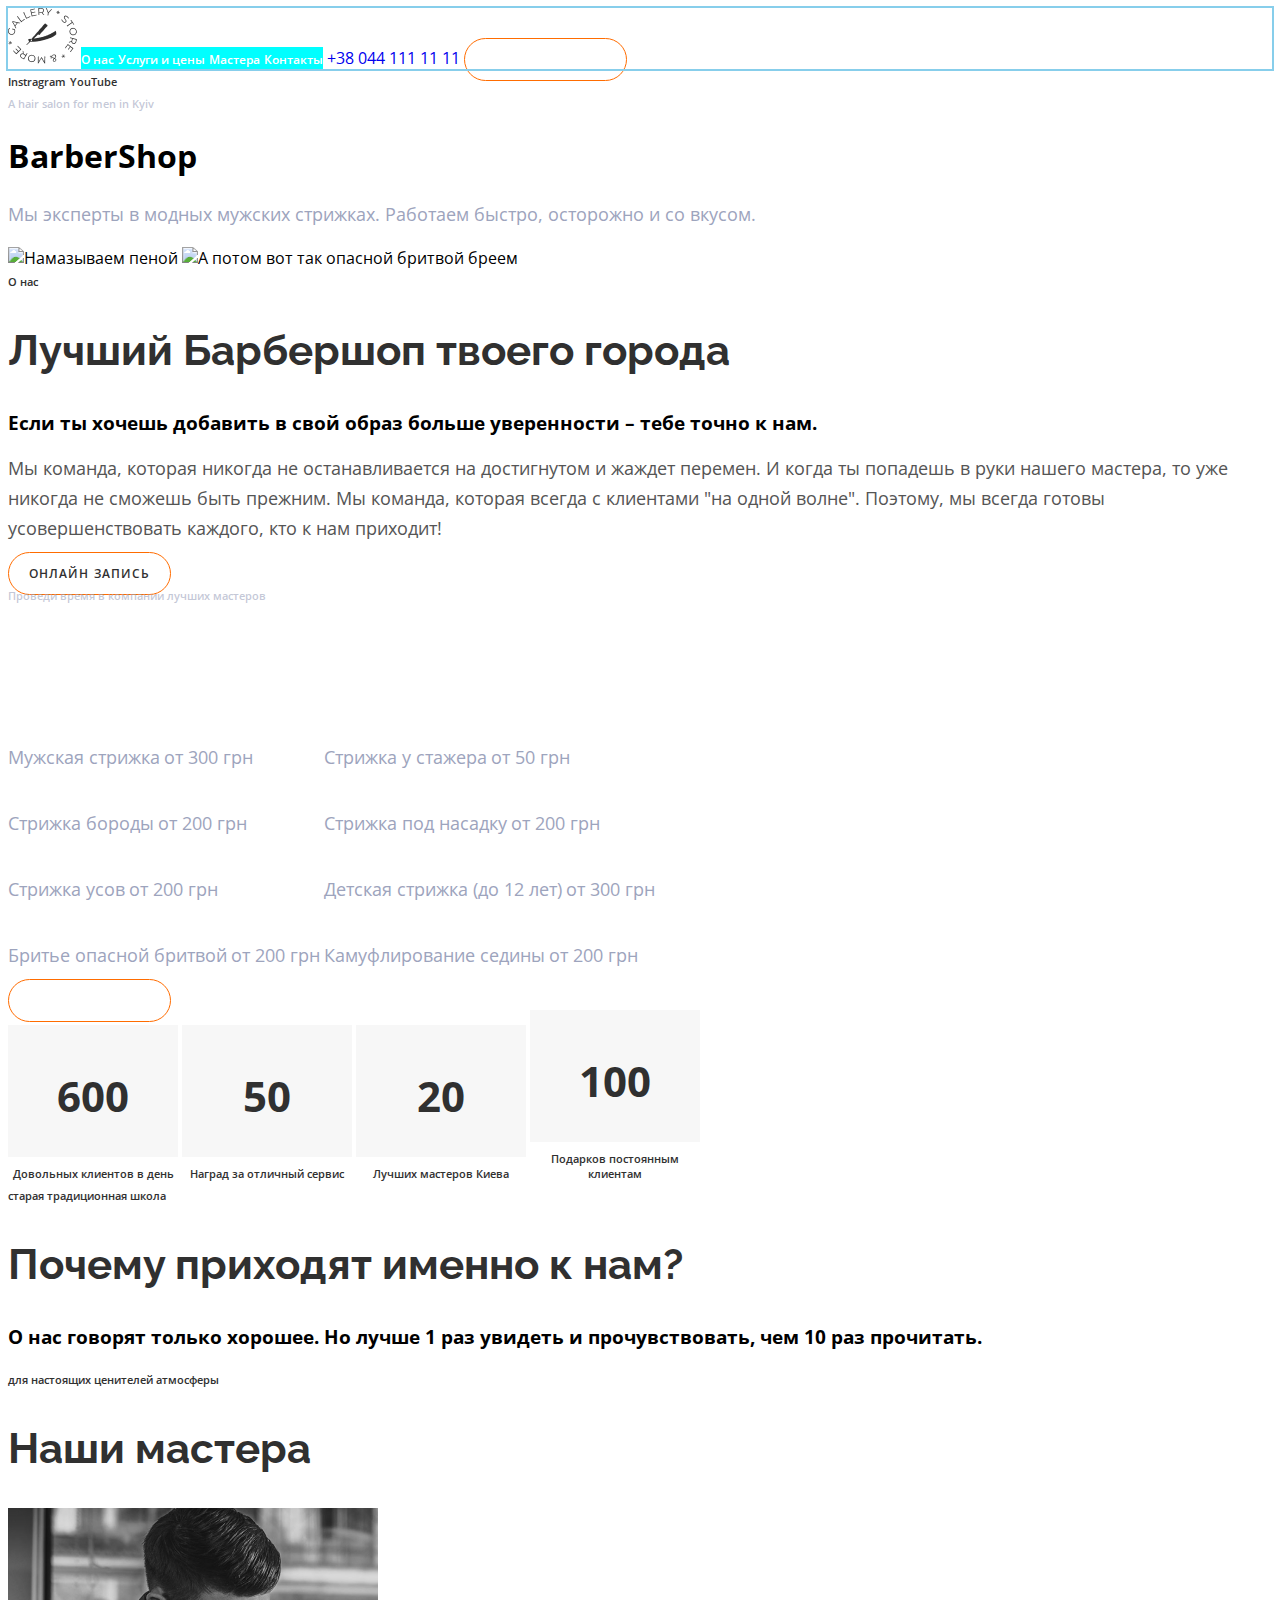
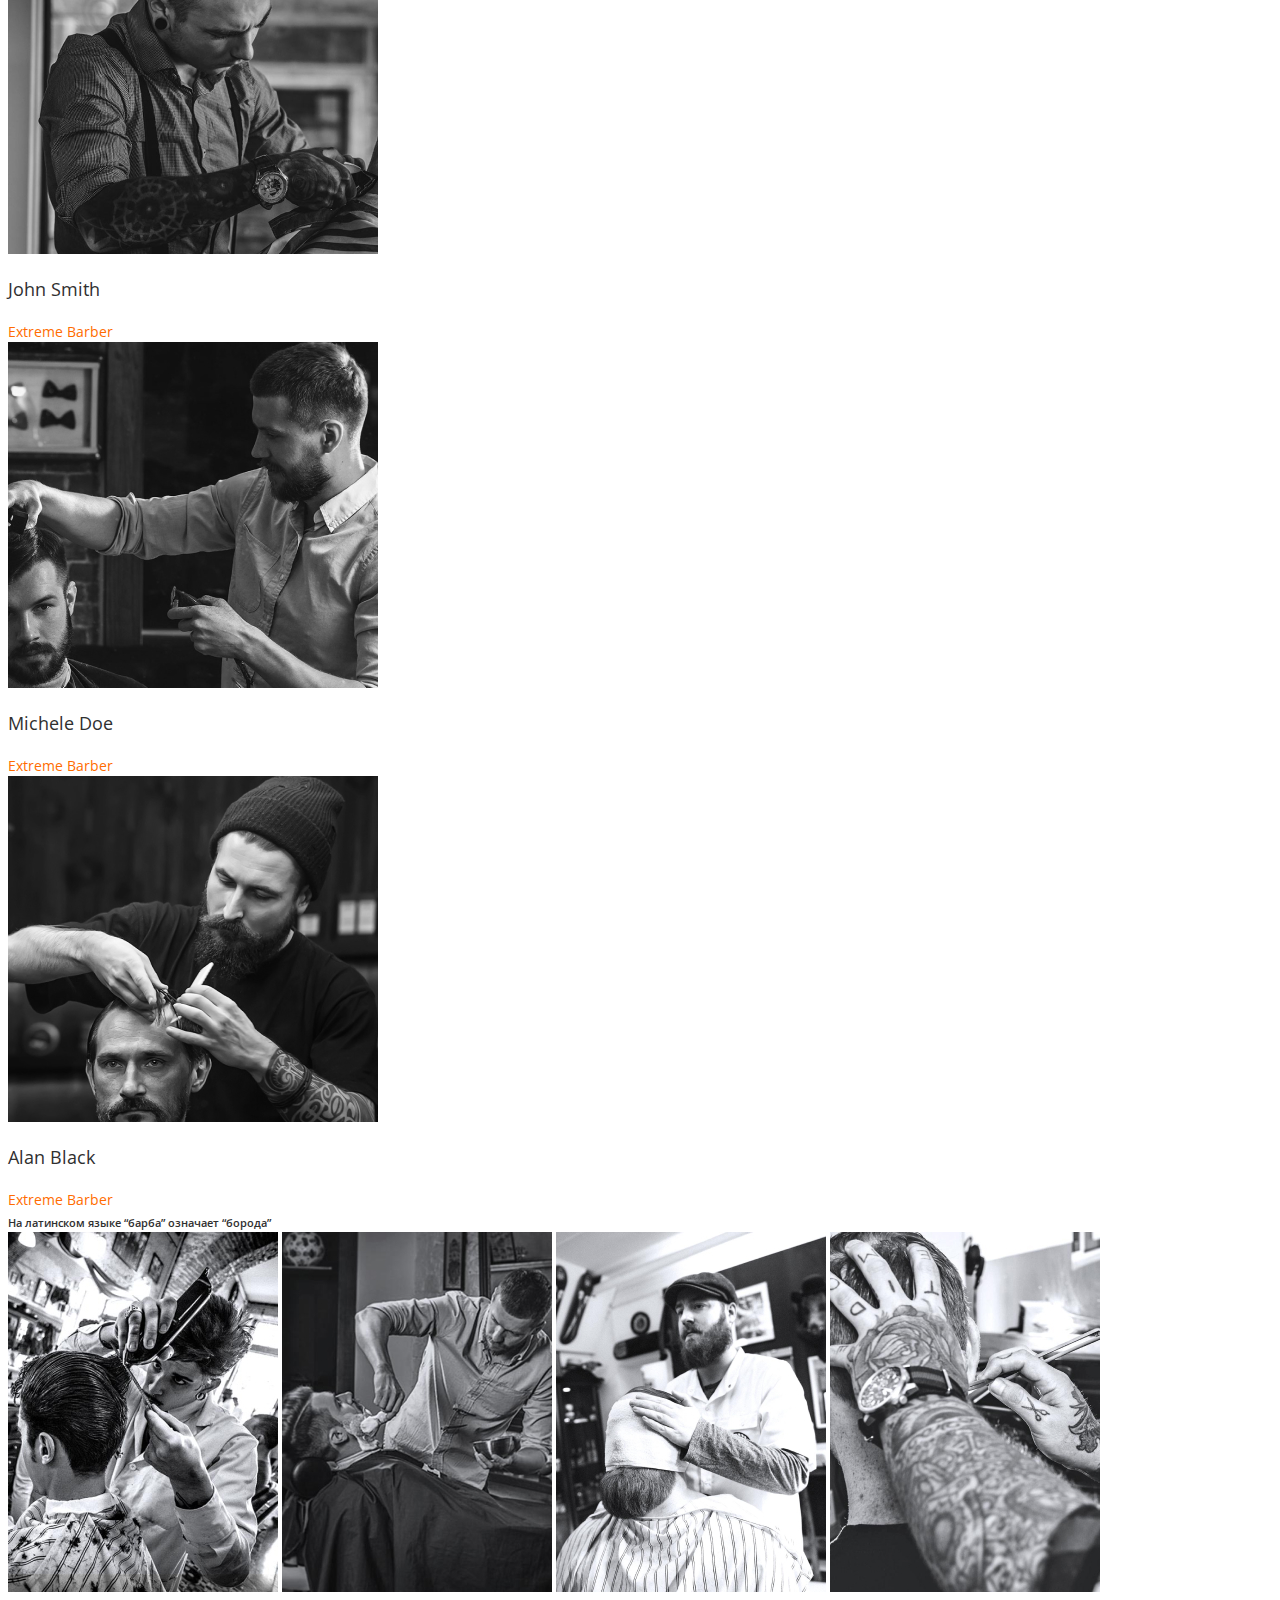
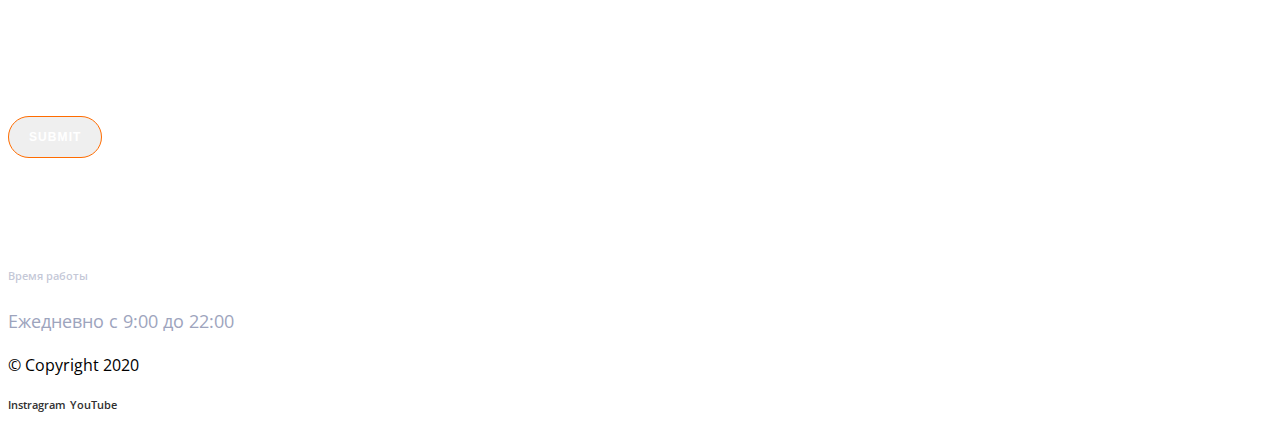
==== index.html @ d11f19d2 "Project layout" ====
<!DOCTYPE html>
<html lang="ru">
<head>
    <meta charset="UTF-8">
    <meta http-equiv="X-UA-Compatible" content="IE=edge">
    <meta name="viewport" content="width=device-width, initial-scale=1.0">
    <title>Document</title>
    <link rel="preconnect" href="https://fonts.googleapis.com">
    <link rel="preconnect" href="https://fonts.gstatic.com" crossorigin>
    <link href="https://fonts.googleapis.com/css2?family=Open+Sans:wght@400;600;700&family=Raleway:wght@400;600&display=swap" rel="stylesheet">
    <link rel="stylesheet" href="./css/style.css">
</head>
<body>

    <header class="header">

        <!-- Navbar -->
        <nav class="navbar">
            <img src="./images/Logo.png" alt="Имя компании" class="logo-img">
            <ul class="nav-links">
                <li><a href="#about-section" class="nav-link" >О нас</a></li>
                <li><a href="#price-section" class="nav-link" >Услуги и цены</a></li>
                <li><a href="#masters-section" class="nav-link" >Мастера</a></li>
                <li><a href="#footer" class="nav-link" >Контакты</a></li>
            </ul>
            <div class="btn-box">
                <a href="tel:+380441111111" class="phone-link">+38 044 111 11 11</a>
                <a href="#footer" class="primary-btn">Онлайн запись</a>
            </div>
        </nav>

        <!-- Sidebar -->
        <aside class="sidebar">
            <div class="social-box">
                <a href="#" class="social-link">Instragram</a>
                <a href="#" class="social-link">YouTube</a>
            </div>
        </aside>

        <!-- Slider -->
        <div class="slider">
            <div class="slide">
                <span lang="en" class="suptitle-secondary">A hair salon for men in Kyiv</span>
                <h1 class="hero-title">BarberShop</h1>
                <p class="hero-description">Мы эксперты в модных мужских стрижках. 
                    Работаем быстро, осторожно и со вкусом.</p>
            </div>
            <!-- <div class="slide">
                <span lang="en" class="suptitle-secondary">A hair salon for men in Kyiv</span>
                <h1 class="hero-title">BarberShop</h1>
                <p class="hero-description">Мы эксперты в модных мужских стрижках. 
                    Работаем быстро, осторожно и со вкусом.</p>
            </div>
            <div class="slide">
                <span lang="en" class="suptitle-secondary">A hair salon for men in Kyiv</span>
                <h1 class="hero-title">BarberShop</h1>
                <p class="hero-description">Мы эксперты в модных мужских стрижках. 
                    Работаем быстро, осторожно и со вкусом.</p>
            </div> -->
        </div>

    </header>


    <!-- Main content -->
    <main class="layout">
        
        <!-- About Us -->
        <section class="section-box" id="about-section">
            <div class="about_image-box">
                <img src="./images/about-1.jpg" alt="Намазываем пеной">
                <img src="./images/about-2.jpg" alt="А потом вот так опасной бритвой бреем">
            </div>
            <div class="description-container">
                <span class="suptitle-primary">О нас</span>
                <h2 class="section-title">Лучший Барбершоп
                    твоего города</h2>
                <h3 class="section-subtitle">Если ты хочешь добавить в свой образ больше уверенности – тебе точно к нам.</h3>
                <p class="section-description">Мы команда, которая никогда не останавливается на достигнутом 
                    и жаждет перемен. И когда ты попадешь в руки нашего мастера, 
                    то уже никогда не сможешь быть прежним. Мы команда, которая всегда с клиентами "на одной волне". Поэтому, мы всегда готовы усовершенствовать каждого, кто к нам приходит!</p>
                <a href="#footer" class="primary-btn darken">Онлайн запись</a>
            </div>
        </section>

        <!-- Price -->
        <section class="section-box" id="price-section">
            <span class="suptitle-secondary">Проведи время в компании лучших мастеров</span>
            <h2 class="section-title lighten">Услуги и цены</h2>
            <div class="price-box">
                <ul class="price-list">
                    <li class="price-item">
                        <p>Мужская стрижка</p>
                        <span>от 300 грн</span>
                    </li>
                    <li class="price-item">
                        <p>Стрижка бороды</p>
                        <span>от 200 грн</span>
                    </li>
                    <li class="price-item">
                        <p>Стрижка усов</p>
                        <span>от 200 грн</span>
                    </li>
                    <li class="price-item">
                        <p>Бритье опасной бритвой</p>
                        <span>от 200 грн</span>
                    </li>
                </ul>
                <ul class="price-list">
                    <li class="price-item">
                        <p>Cтрижка у стажера</p>
                        <span>от 50 грн</span>
                    </li>
                    <li class="price-item">
                        <p>Стрижка под насадку</p>
                        <span>от 200 грн</span>
                    </li>
                    <li class="price-item">
                        <p>Детская стрижка (до 12 лет)</p>
                        <span>от 300 грн</span>
                    </li>
                    <li class="price-item">
                        <p>Камуфлирование седины</p>
                        <span>от 200 грн</span>
                    </li>
                </ul>
            </div>
            <a href="#footer" class="primary-btn">Онлайн запись</a>
        </section>

        <!-- Why Us -->
        <section class="section-box" id="why-section">
            <div class="number-container">
                <div class="number-box">
                    <p>600</p>
                    <span>Довольных клиентов в день</span>
                </div>
                <div class="number-box">
                    <p>50</p>
                    <span>Наград за отличный сервис </span>
                </div>
                <div class="number-box">
                    <p>20</p>
                    <span>Лучших мастеров Киева </span>
                </div>
                <div class="number-box">
                    <p>100</p>
                    <span>Подарков постоянным клиентам</span>
                </div>
            </div>
            <div class="description-container">
                <span class="suptitle-primary">старая традиционная школа</span>
                <h2 class="section-title">Почему приходят именно к нам?</h2>
                <h3 class="section-subtitle">О нас говорят только хорошее. Но лучше 1 раз увидеть и прочувствовать, чем 10 раз прочитать. </h3>
            </div>
        </section>

        <!-- Our masters -->
        <section class="section-box" id="masters-section">
            <span class="suptitle-primary">для настоящих ценителей атмосферы</span>
            <h2 class="section-title">Наши мастера</h2>
            <ul class="masters-list">
                <li class="master-card">
                    <img src="./images/Masters/img1.jpg" alt="John Smith photo">
                    <p>John Smith</p>
                    <span>Extreme Barber</span>
                    <div class="master-social-box"><a href="" class="master-social-link"></a><a href="" class="master-social-link"></a><a href="" class="master-social-link"></a><a href="" class="master-social-link"></a></div>
                </li>
                <li class="master-card">
                    <img src="./images/Masters/img2.jpg" alt="Michele Doe photo">
                    <p>Michele Doe</p>
                    <span>Extreme Barber</span>
                    <div class="master-social-box"><a href="" class="master-social-link"></a><a href="" class="master-social-link"></a><a href="" class="master-social-link"></a><a href="" class="master-social-link"></a></div>
                </li>
                <li class="master-card">
                    <img src="./images/Masters/img3.jpg" alt="Alan Black photo">
                    <p>Alan Black</p>
                    <span>Extreme Barber</span>
                    <div class="master-social-box"><a href="" class="master-social-link"></a><a href="" class="master-social-link"></a><a href="" class="master-social-link"></a><a href="" class="master-social-link"></a></div>
                </li>
            </ul>
        </section>

        <!-- Gallery -->
        <section class="section-box">
            <span class="suptitle-primary">На латинском языке “барба” означает “борода”</span>
            <div class="image-gallery">
                <img src="./images/Gallery/image-1.jpg" alt="Стрижка машинкой">
                <img src="./images/Gallery/image-2.jpg" alt="Намазывание пеной">
                <img src="./images/Gallery/image-3.jpg" alt="Пропаривание лица">
                <img src="./images/Gallery/image-4.jpg" alt="Стрижка опасной бритвой">
            </div>
        </section>

    </main>

    <!-- Footer -->
    <footer class="footer" id="footer">
        <div>
            <h2 class="section-title lighten">Онлайн-запись</h2>
            <form action="">
                <input type='submit' class="primary-btn"/>
            </form>
        </div> 
        <div class="footer-contacts">
            <h2 class="section-title lighten">Контакты</h2>
            <div class="contacts-box">
                <adress></adress>
                <a href="tel:"></a>
                <a href="mailto:"></a>
            </div>

            <div class="schedule-box">
                <span class="suptitle-secondary">Время работы</span>
                <p>Ежедневно с 9:00 до 22:00</p>
            </div>

        </div>
    </footer>
    
    <div class="copyright">
        <p class="copy-text">&copy; Copyright <span>2020</span></p>
        <div class="social-box">
            <a href="#" class="social-link">Instragram</a>
            <a href="#" class="social-link">YouTube</a>
        </div>
    </div>

</body>
</html>
---- css/style.css ----
:root{
    --primary-color         : #FF6C00;  /*Основной цвет сайта, используется для кнопок и рамочек */
    --secondary-color       : #191C26;

    --text-primary          : #303030;
    --text-secondary        : #9DA4BD;
    --text-primary-lighten  :    #555;
}

body{
    font-family: 'Open Sans', sans-serif;
} 

ul{
    list-style: none;
    margin: 0;
    padding: 0;
}

a{
    text-decoration: none;
}

.suptitle-primary, .suptitle-secondary{
    font-weight: 600;
    font-size: 11px;
    line-height: 15px;
    color: var(--text-primary);
}

.suptitle-secondary{
    color: #9DA4BD99;
}

h2.section-title{
    font-family: 'Raleway';
    font-weight: bold;
    font-size: 42px;
    color: var(--text-primary);
}


h2.section-title.lighten{
    color: #fff;
}

.hero-description{
    color: var(--text-secondary);
    font-weight: normal;
    font-size: 18px;
    line-height: 30px;
}

/* Navbar styles here */
nav.navbar{
    outline: 2px solid skyblue;
}
nav.navbar .btn-box{
    display: inline-block;
}

.nav-links{
    background-color: aqua;
    display: inline-block;
}
.nav-links li{
    display: inline-block;
}
a.nav-link{
    font-weight: 600;
    font-size: 12px;
    line-height: 16px;
    color: #fff;
}

a.nav-link:hover, 
.social-link:hover {
    color: var(--primary-color);
}

p.section-description{
    font-weight: normal;
    font-size: 18px;
    line-height: 30px;
    color: var(--text-primary-lighten);
}

.social-link{
    font-weight: 600;
    font-size: 11px;
    line-height: 15px;
    color: var(--text-primary);
}

.primary-btn{
    font-weight: 600;
    font-size: 12px;
    line-height: 16px;
    letter-spacing: 0.09em;
    text-transform: uppercase;
    border: 1px solid #FF6C00;
    box-sizing: border-box;
    border-radius: 25px;
    padding: 12px 20px;
    color: #fff;
}

.primary-btn.darken{
    color: var(--text-primary);
}



/* Price styles */

.price-list{
    display: inline-block;
}

.price-item p, .price-item span{
    display: inline-block;
    font-size: 18px;
    line-height: 30px;
    color: var(--text-secondary);
}


/* Why us styles here */

.number-box{
    background: #F7F7F7;
    width: 170px;
    height: 132px;
    display: inline-block;
}

.number-box p, .number-box span{
    display: block;
    font-weight: bold;
    font-size: 42px;
    line-height: 57px;
    text-align: center;
    color: var(--text-primary);
}

.number-box span{
    font-style: normal;
    font-weight: 600;
    font-size: 11px;
    line-height: 15px;
}

/* Masters styles here */

.master-card p{
    font-size: 18px;
    line-height: 25px;
    color: var(--text-primary);
}

.master-card span{
    font-size: 14px;
    line-height: 19px;
    text-align: center;
    color: #FF6C00;
}

/* Footer styles here */

.footer-contacts{
    font-weight: normal;
    font-size: 18px;
    line-height: 30px;
    color: var(--text-secondary);
}
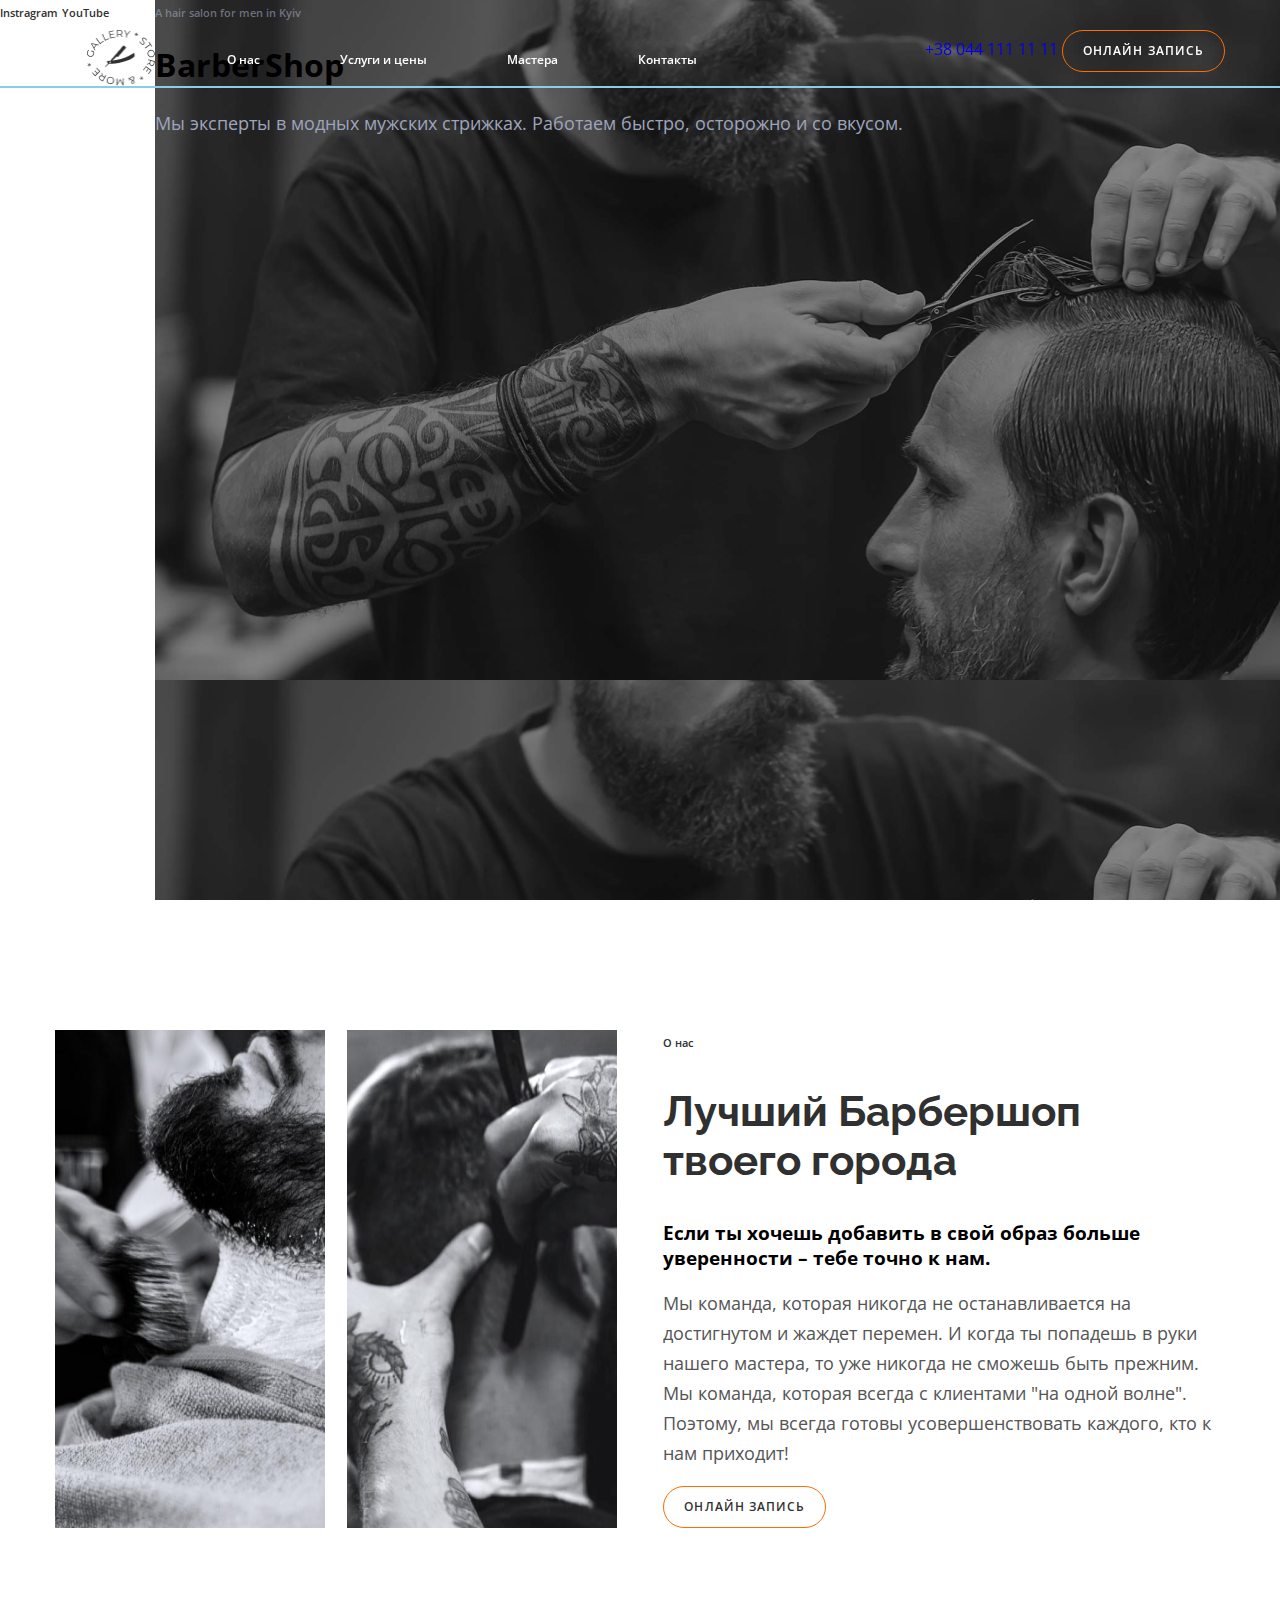
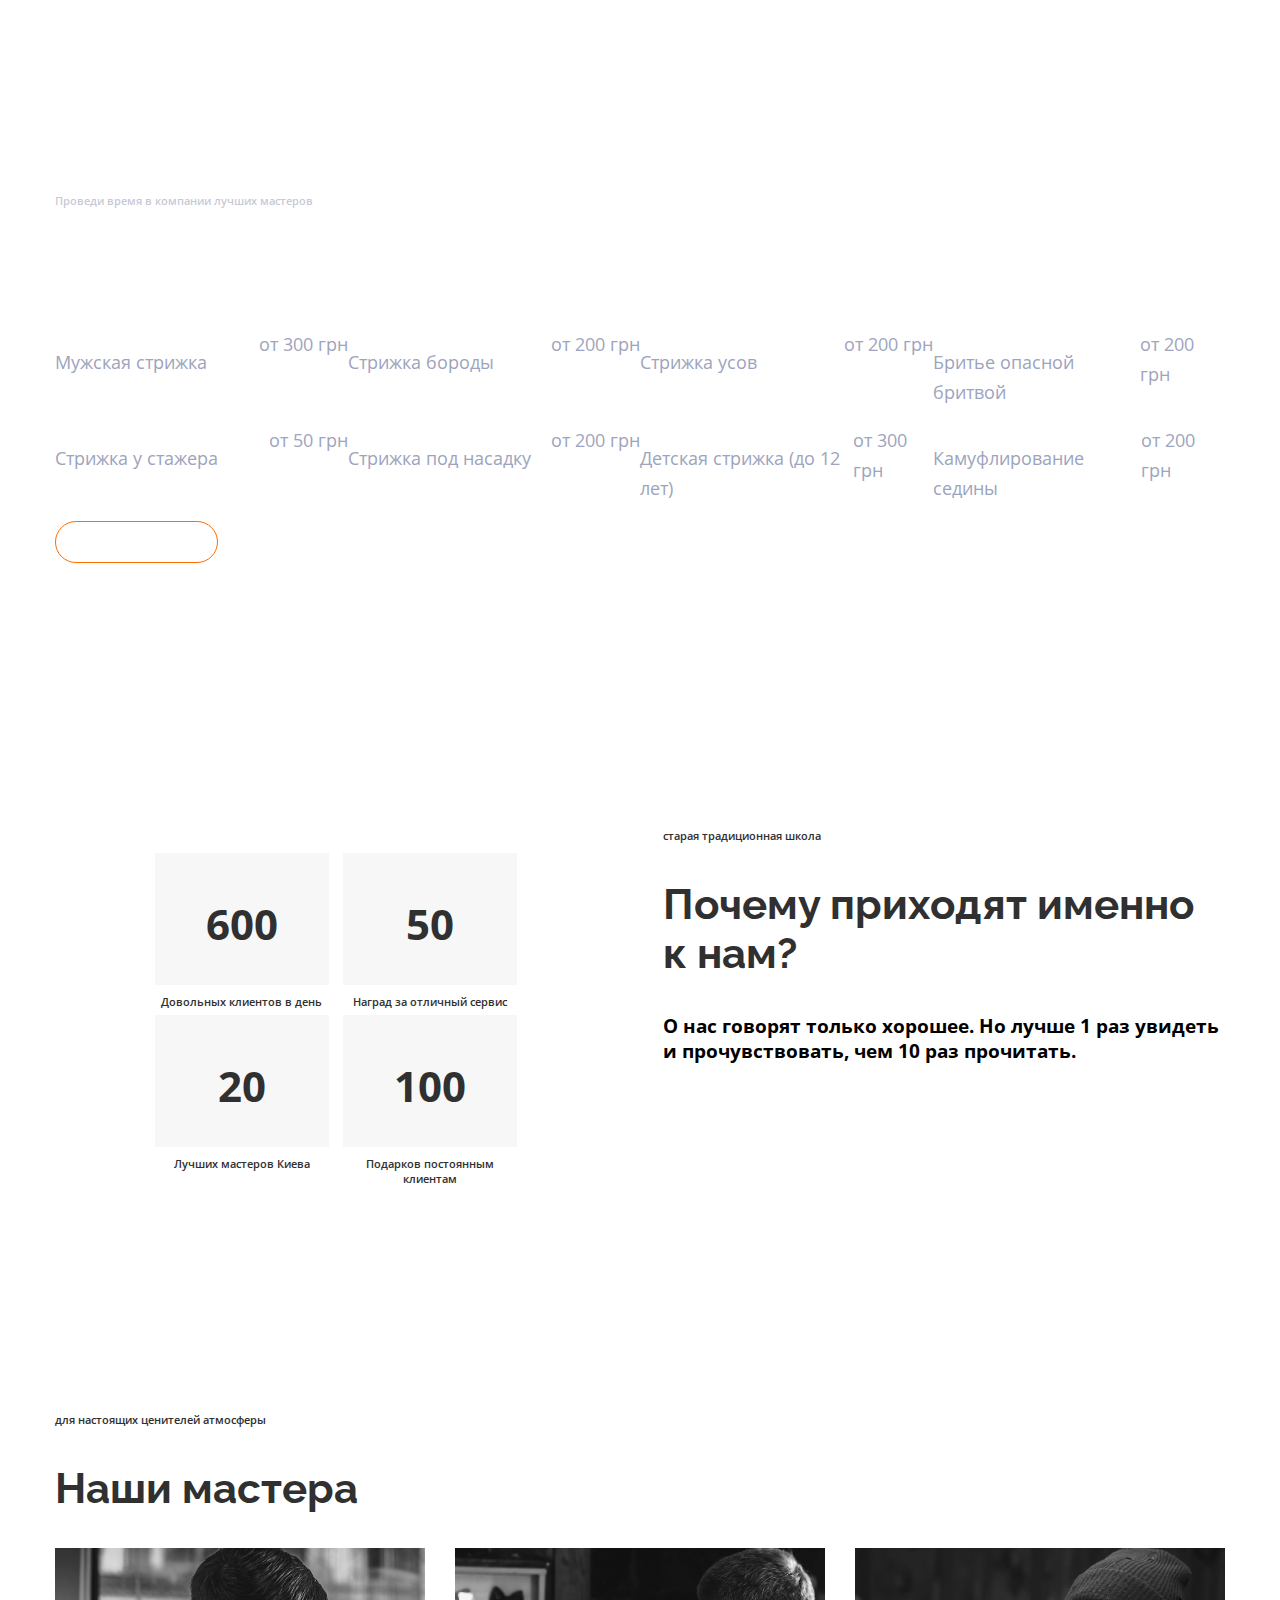
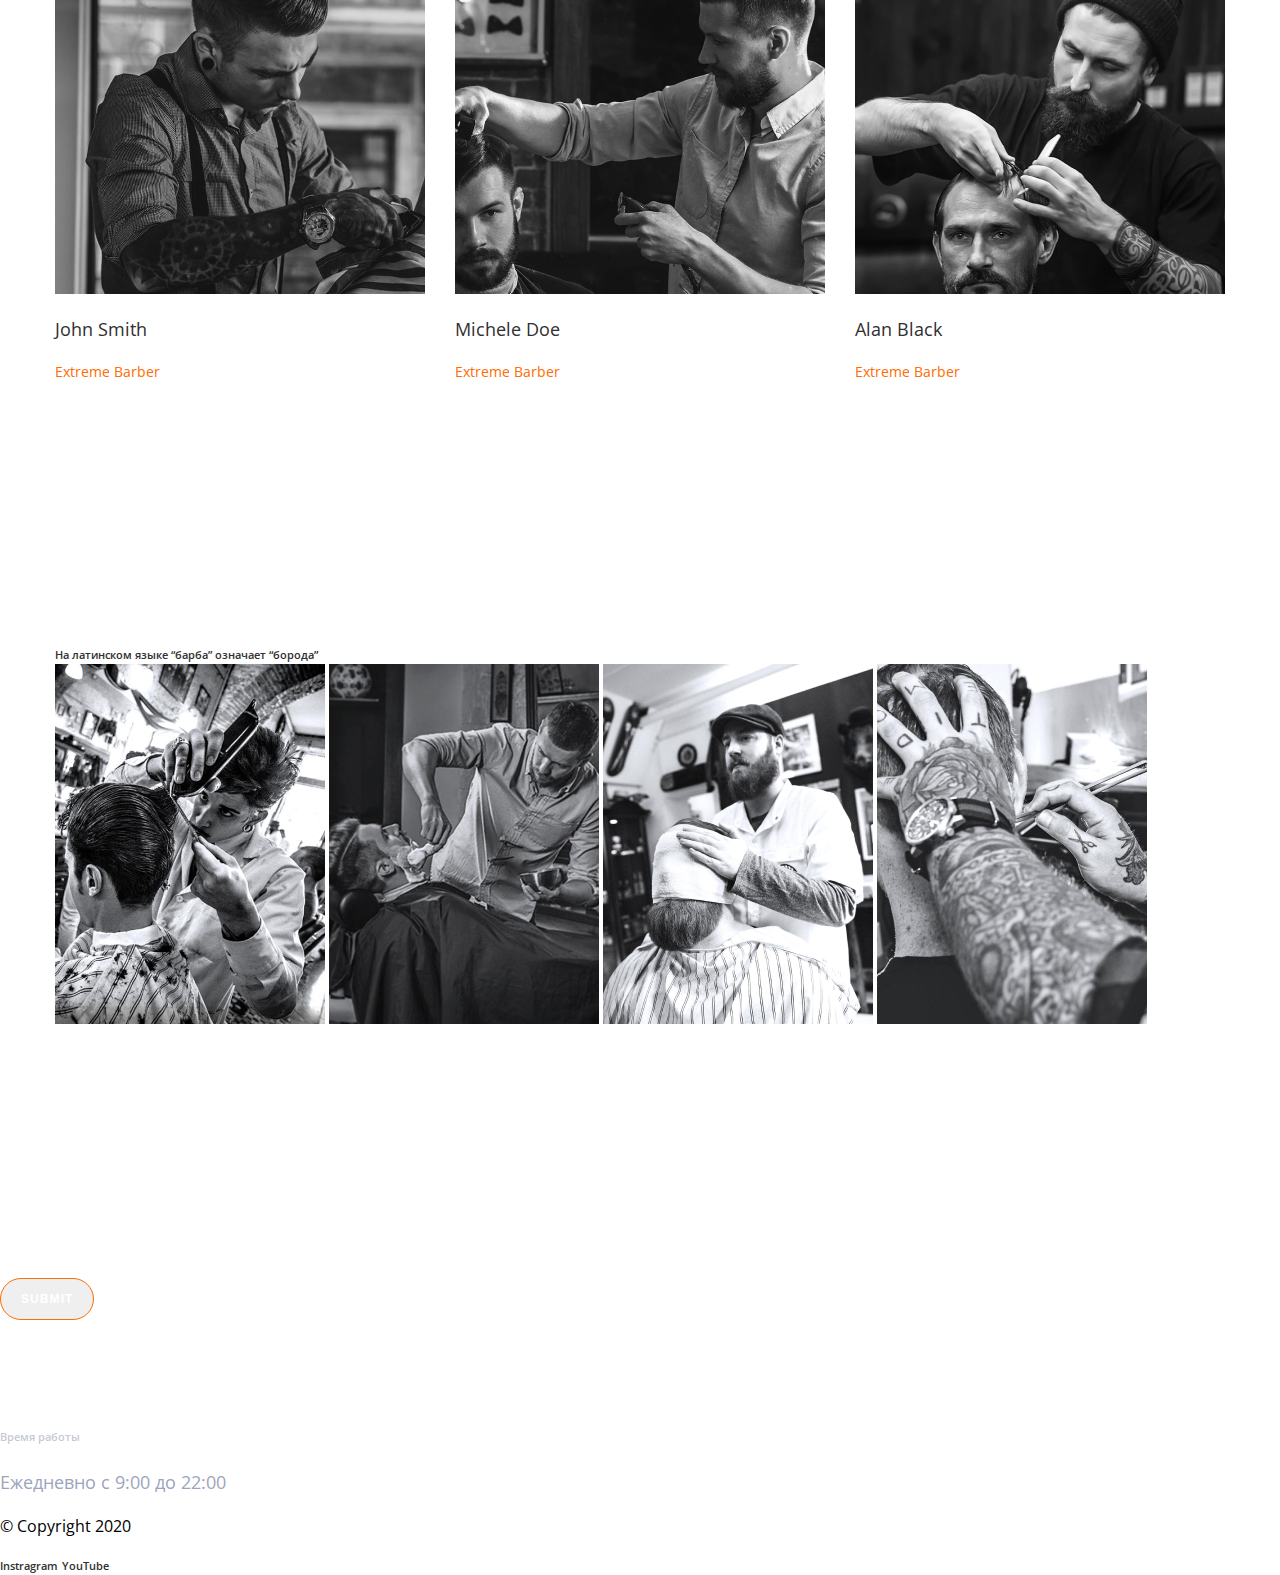
==== commit 6f6cf796: "Create flex containers" ====
--- a/index.html
+++ b/index.html
@@ -11,24 +11,9 @@
     <link rel="stylesheet" href="./css/style.css">
 </head>
 <body>
-
+    
     <header class="header">
-
-        <!-- Navbar -->
-        <nav class="navbar">
-            <img src="./images/Logo.png" alt="Имя компании" class="logo-img">
-            <ul class="nav-links">
-                <li><a href="#about-section" class="nav-link" >О нас</a></li>
-                <li><a href="#price-section" class="nav-link" >Услуги и цены</a></li>
-                <li><a href="#masters-section" class="nav-link" >Мастера</a></li>
-                <li><a href="#footer" class="nav-link" >Контакты</a></li>
-            </ul>
-            <div class="btn-box">
-                <a href="tel:+380441111111" class="phone-link">+38 044 111 11 11</a>
-                <a href="#footer" class="primary-btn">Онлайн запись</a>
-            </div>
-        </nav>
-
+        
         <!-- Sidebar -->
         <aside class="sidebar">
             <div class="social-box">
@@ -36,6 +21,24 @@
                 <a href="#" class="social-link">YouTube</a>
             </div>
         </aside>
+
+        <!-- Navbar -->
+        <nav class="navbar">
+            <div class="nav-holder">
+                <img src="./images/Logo.png" alt="Имя компании" class="logo-img">
+                <ul class="nav-links">
+                    <li><a href="#about-section" class="nav-link" >О нас</a></li>
+                    <li><a href="#price-section" class="nav-link" >Услуги и цены</a></li>
+                    <li><a href="#masters-section" class="nav-link" >Мастера</a></li>
+                    <li><a href="#footer" class="nav-link" >Контакты</a></li>
+                </ul>
+            </div>
+            <div class="btn-box">
+                <a href="tel:+380441111111" class="phone-link">+38 044 111 11 11</a>
+                <a href="#footer" class="primary-btn">Онлайн запись</a>
+            </div>
+        </nav>
+
 
         <!-- Slider -->
         <div class="slider">
@@ -66,10 +69,10 @@
     <main class="layout">
         
         <!-- About Us -->
-        <section class="section-box" id="about-section">
+        <section class="section-box about-section" id="about-section">
             <div class="about_image-box">
-                <img src="./images/about-1.jpg" alt="Намазываем пеной">
-                <img src="./images/about-2.jpg" alt="А потом вот так опасной бритвой бреем">
+                <img src="./images/About/img_1.jpg" alt="Намазываем пеной">
+                <img src="./images/About/img_2.jpg" alt="А потом вот так опасной бритвой бреем">
             </div>
             <div class="description-container">
                 <span class="suptitle-primary">О нас</span>
@@ -129,7 +132,7 @@
         </section>
 
         <!-- Why Us -->
-        <section class="section-box" id="why-section">
+        <section class="section-box why-us_section" id="why-section">
             <div class="number-container">
                 <div class="number-box">
                     <p>600</p>
--- a/css/style.css
+++ b/css/style.css
@@ -9,7 +9,12 @@
 
 body{
     font-family: 'Open Sans', sans-serif;
+    margin: 0;
 } 
+
+*{
+    box-sizing: border-box;
+}
 
 ul{
     list-style: none;
@@ -51,20 +56,46 @@
     line-height: 30px;
 }
 
+.header{
+    height: 100vh;
+    width: 100%;
+    display: flex;
+    flex-wrap: wrap;
+}
+
 /* Navbar styles here */
 nav.navbar{
+    width: 100%;
     outline: 2px solid skyblue;
+    padding-top: 30px;
+    display: flex;
+    justify-content: space-between;
+    position: fixed;
+    top: 0;
+    padding: 30px 55px 0 55px;
+    box-sizing: border-box;
+}
+
+.logo-img{
+    width: 68px;
+    height: 56px;
+    margin: 0 32px;
+}
+
+.nav-holder{
+    display: flex;
+    align-items: center;
+    height: 56px;
 }
 nav.navbar .btn-box{
-    display: inline-block;
 }
 
 .nav-links{
-    background-color: aqua;
-    display: inline-block;
-}
+    display: flex;
+}
+
 .nav-links li{
-    display: inline-block;
+    margin: 0 40px;
 }
 a.nav-link{
     font-weight: 600;
@@ -78,6 +109,31 @@
     color: var(--primary-color);
 }
 
+/* Main styles here */
+
+.section-box{
+    width: 100%;
+    padding: 130px 55px;
+}
+
+.about-section, .why-us_section{
+    display: flex;
+    justify-content: space-between;
+
+}
+
+.about_image-box{
+    display: flex;
+    justify-content: space-between;
+    width: 48%;
+}
+.about_image-box img{
+    width: 48%;
+}
+
+.description-container{
+    width: 48%;
+}
 p.section-description{
     font-weight: normal;
     font-size: 18px;
@@ -99,6 +155,7 @@
     letter-spacing: 0.09em;
     text-transform: uppercase;
     border: 1px solid #FF6C00;
+    display: inline-block;
     box-sizing: border-box;
     border-radius: 25px;
     padding: 12px 20px;
@@ -109,16 +166,30 @@
     color: var(--text-primary);
 }
 
-
+.slider{
+    width: calc(100% - 155px);
+    background-image: url(../images/Slider/Slider_img-1.jpg);
+}
+
+.sidebar{
+    width: 155px;
+    height: 100vh;
+    background-color: #fff;
+}
 
 /* Price styles */
 
 .price-list{
-    display: inline-block;
+    display: flex;
+}
+
+.price-item{
+    width: 100%;
+    display: flex;
+    justify-content: space-between;
 }
 
 .price-item p, .price-item span{
-    display: inline-block;
     font-size: 18px;
     line-height: 30px;
     color: var(--text-secondary);
@@ -126,12 +197,19 @@
 
 
 /* Why us styles here */
-
+.number-container{
+    display: flex;
+    flex-wrap: wrap;
+    justify-content: space-between;
+    width: 48%;
+    padding: 0 100px;
+}
 .number-box{
     background: #F7F7F7;
-    width: 170px;
+    min-width: 170px;
+    width: 48%;
     height: 132px;
-    display: inline-block;
+    margin-top: 30px;
 }
 
 .number-box p, .number-box span{
@@ -152,6 +230,12 @@
 
 /* Masters styles here */
 
+.masters-list{
+    display: flex;
+    justify-content: space-between;
+    flex-basis: 300px;
+}
+
 .master-card p{
     font-size: 18px;
     line-height: 25px;
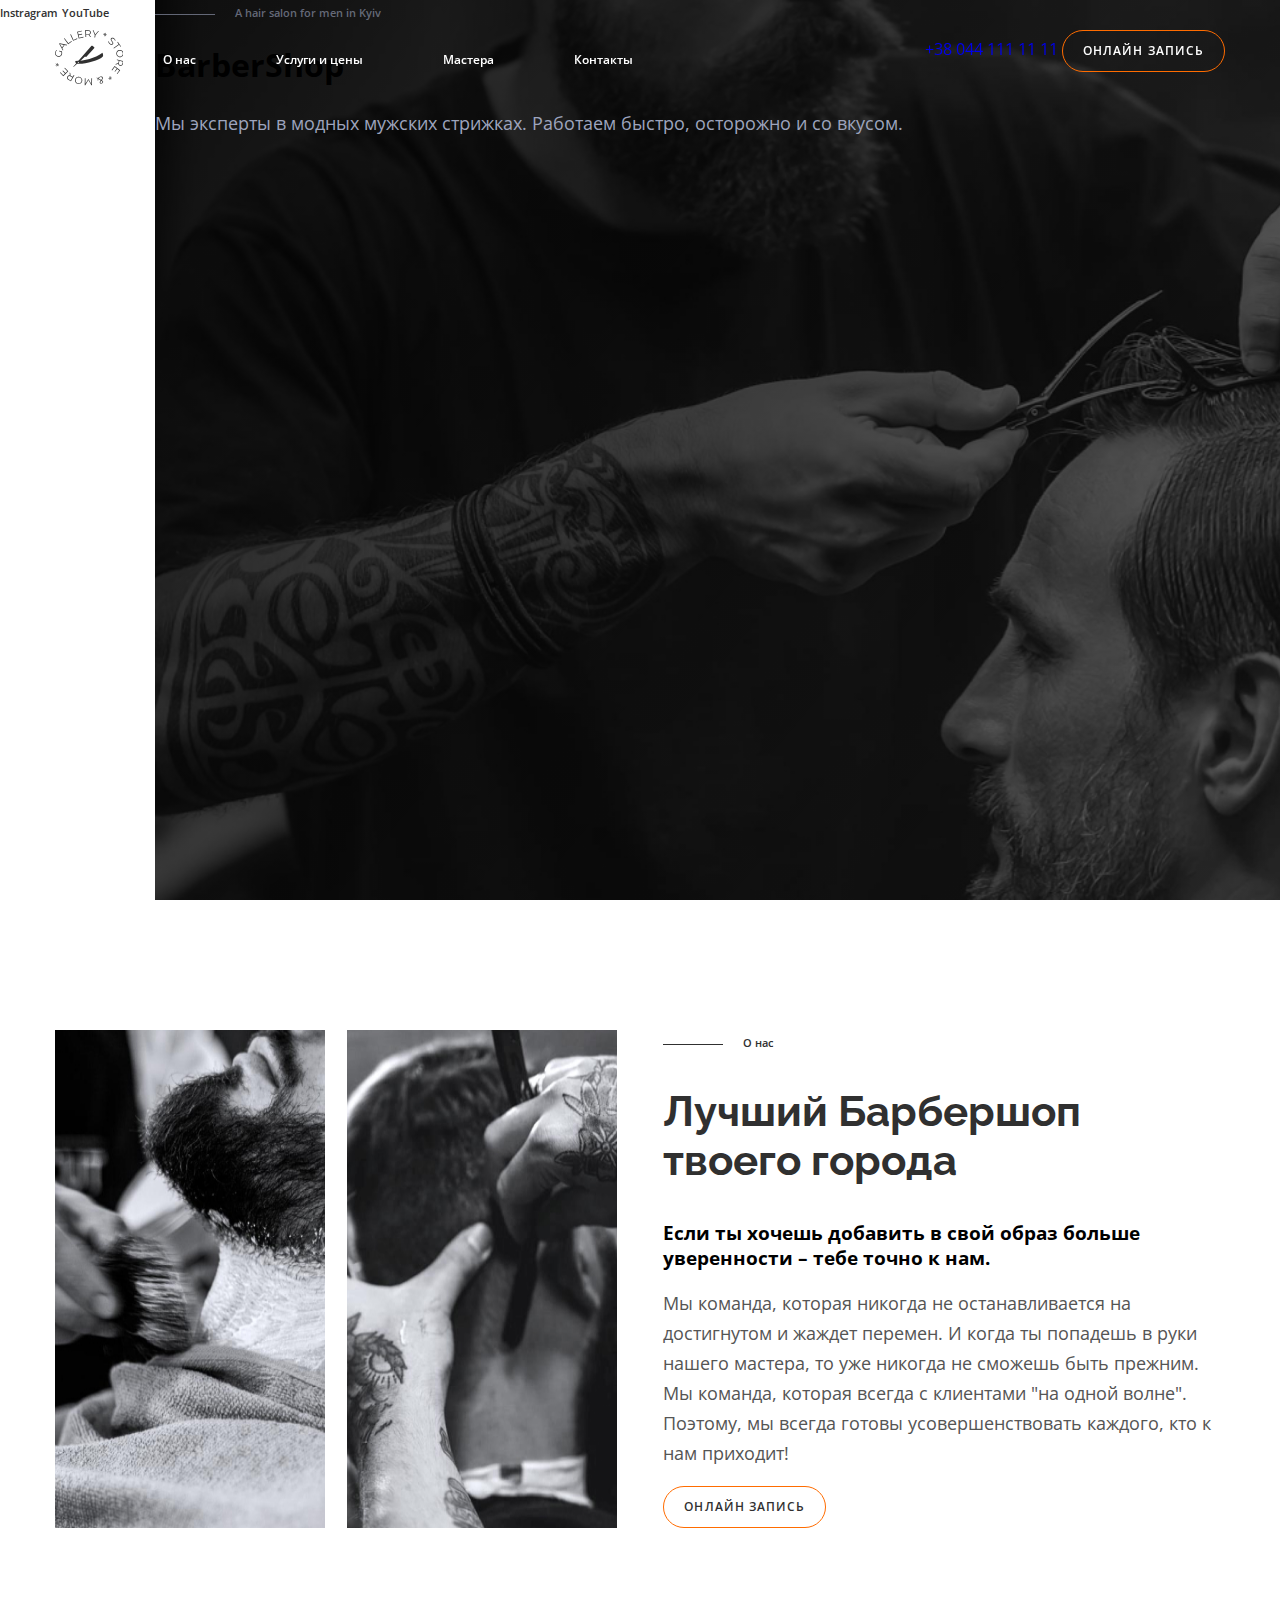
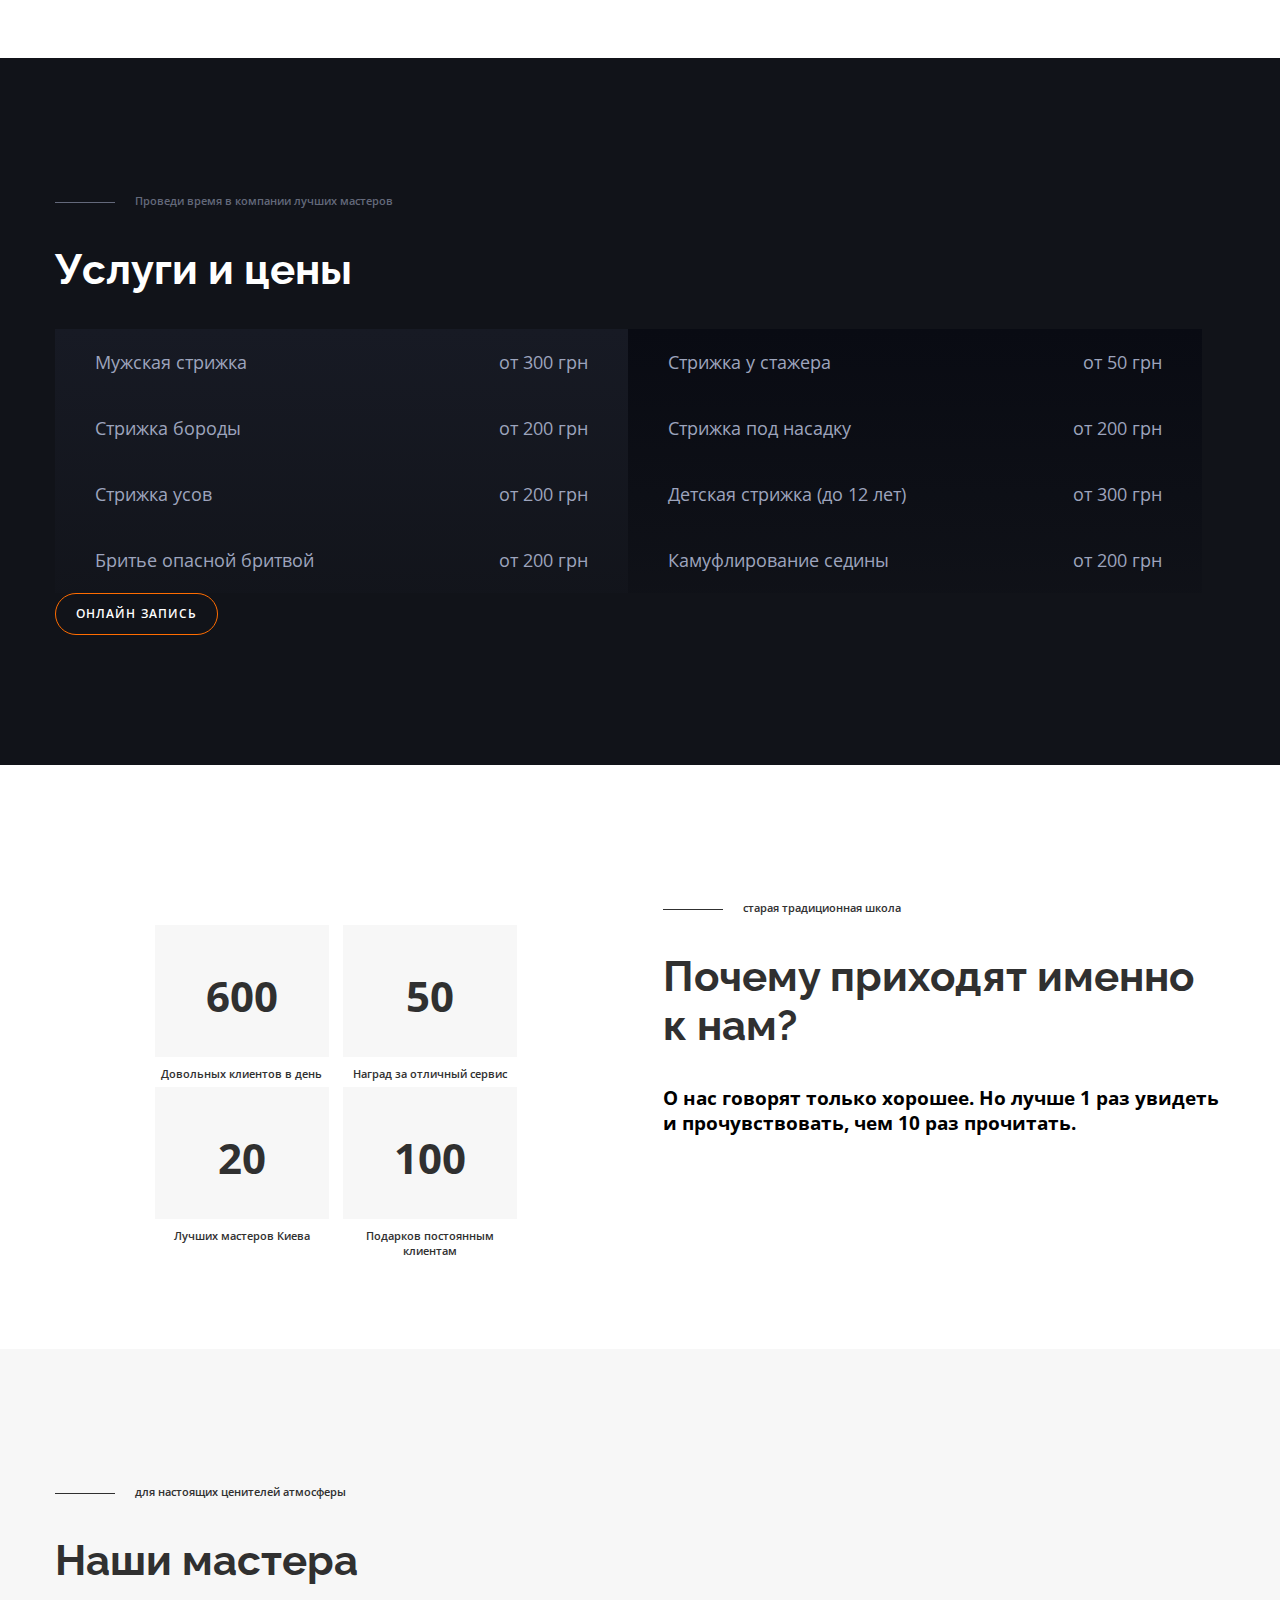
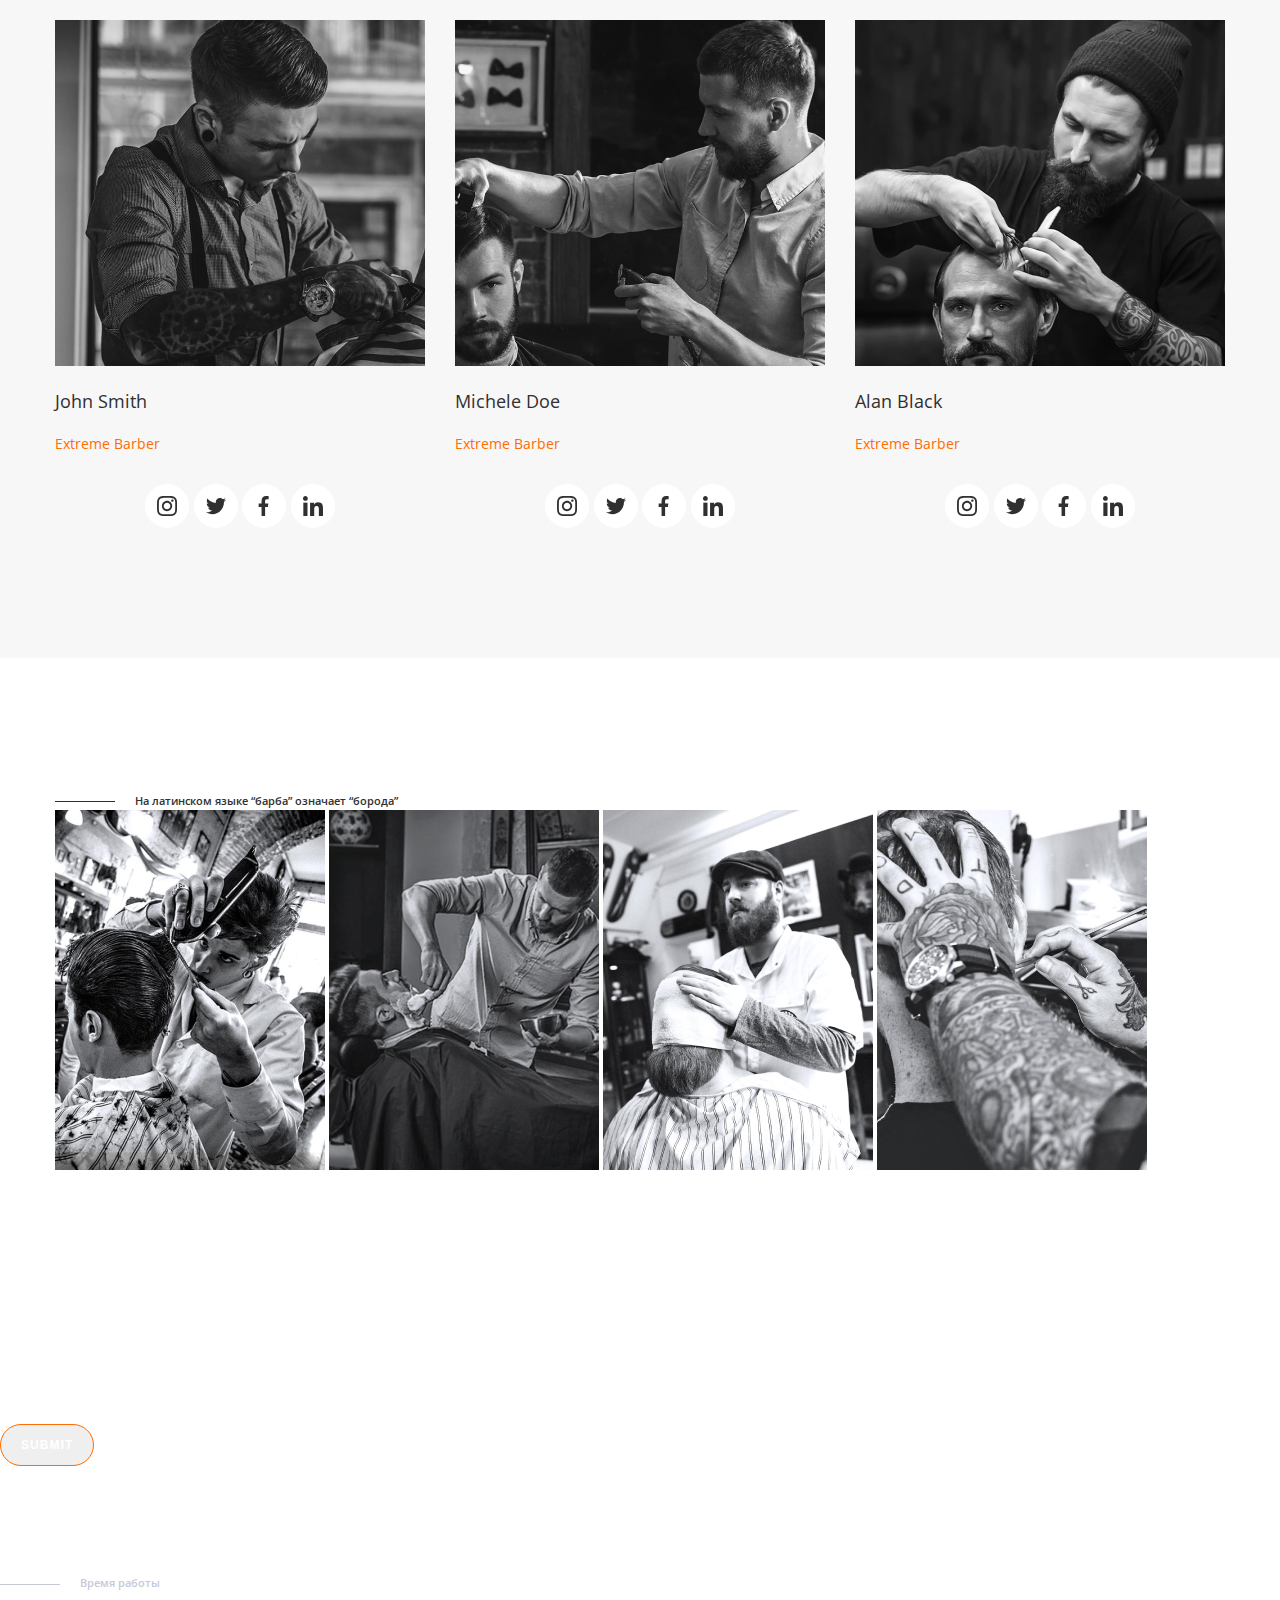
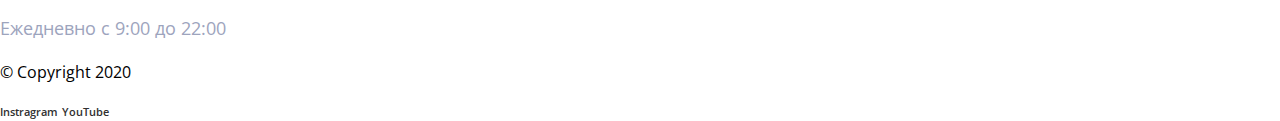
==== commit 97281721: "Svg update" ====
--- a/index.html
+++ b/index.html
@@ -25,7 +25,9 @@
         <!-- Navbar -->
         <nav class="navbar">
             <div class="nav-holder">
-                <img src="./images/Logo.png" alt="Имя компании" class="logo-img">
+                <svg class="logo-img">
+                    <use href='./images/icons/sprite.svg#icon-logo'></use>
+                </svg>
                 <ul class="nav-links">
                     <li><a href="#about-section" class="nav-link" >О нас</a></li>
                     <li><a href="#price-section" class="nav-link" >Услуги и цены</a></li>
@@ -87,7 +89,7 @@
         </section>
 
         <!-- Price -->
-        <section class="section-box" id="price-section">
+        <section class="section-box price-section" id="price-section">
             <span class="suptitle-secondary">Проведи время в компании лучших мастеров</span>
             <h2 class="section-title lighten">Услуги и цены</h2>
             <div class="price-box">
@@ -127,6 +129,7 @@
                         <span>от 200 грн</span>
                     </li>
                 </ul>
+                
             </div>
             <a href="#footer" class="primary-btn">Онлайн запись</a>
         </section>
@@ -159,7 +162,7 @@
         </section>
 
         <!-- Our masters -->
-        <section class="section-box" id="masters-section">
+        <section class="section-box master-box" id="masters-section">
             <span class="suptitle-primary">для настоящих ценителей атмосферы</span>
             <h2 class="section-title">Наши мастера</h2>
             <ul class="masters-list">
@@ -167,19 +170,82 @@
                     <img src="./images/Masters/img1.jpg" alt="John Smith photo">
                     <p>John Smith</p>
                     <span>Extreme Barber</span>
-                    <div class="master-social-box"><a href="" class="master-social-link"></a><a href="" class="master-social-link"></a><a href="" class="master-social-link"></a><a href="" class="master-social-link"></a></div>
+                    <div class="master-social-box">
+                        <a href="" class="master-social-link">
+                            <svg>
+                                <use href='./images/icons/sprite.svg#icon-instagram' ></use>
+                            </svg>
+                        </a>
+                        <a href="" class="master-social-link">
+                            <svg>
+                                <use href='./images/icons/sprite.svg#icon-twitter' ></use>
+                            </svg>
+                        </a>
+                        <a href="" class="master-social-link">
+                            <svg>
+                                <use href='./images/icons/sprite.svg#icon-facebook' ></use>
+                            </svg>
+                        </a>
+                        <a href="" class="master-social-link">
+                            <svg>
+                                <use href='./images/icons/sprite.svg#icon-linkedin' ></use>
+                            </svg>
+                        </a>
+                    </div>
                 </li>
                 <li class="master-card">
                     <img src="./images/Masters/img2.jpg" alt="Michele Doe photo">
                     <p>Michele Doe</p>
                     <span>Extreme Barber</span>
-                    <div class="master-social-box"><a href="" class="master-social-link"></a><a href="" class="master-social-link"></a><a href="" class="master-social-link"></a><a href="" class="master-social-link"></a></div>
+                    <div class="master-social-box">
+                        <a href="" class="master-social-link">
+                            <svg>
+                                <use href='./images/icons/sprite.svg#icon-instagram' ></use>
+                            </svg>
+                        </a>
+                        <a href="" class="master-social-link">
+                            <svg>
+                                <use href='./images/icons/sprite.svg#icon-twitter' ></use>
+                            </svg>
+                        </a>
+                        <a href="" class="master-social-link">
+                            <svg>
+                                <use href='./images/icons/sprite.svg#icon-facebook' ></use>
+                            </svg>
+                        </a>
+                        <a href="" class="master-social-link">
+                            <svg>
+                                <use href='./images/icons/sprite.svg#icon-linkedin' ></use>
+                            </svg>
+                        </a>
+                    </div>
                 </li>
                 <li class="master-card">
                     <img src="./images/Masters/img3.jpg" alt="Alan Black photo">
                     <p>Alan Black</p>
                     <span>Extreme Barber</span>
-                    <div class="master-social-box"><a href="" class="master-social-link"></a><a href="" class="master-social-link"></a><a href="" class="master-social-link"></a><a href="" class="master-social-link"></a></div>
+                    <div class="master-social-box">
+                        <a href="" class="master-social-link">
+                            <svg>
+                                <use href='./images/icons/sprite.svg#icon-instagram' ></use>
+                            </svg>
+                        </a>
+                        <a href="" class="master-social-link">
+                            <svg>
+                                <use href='./images/icons/sprite.svg#icon-twitter' ></use>
+                            </svg>
+                        </a>
+                        <a href="" class="master-social-link">
+                            <svg>
+                                <use href='./images/icons/sprite.svg#icon-facebook' ></use>
+                            </svg>
+                        </a>
+                        <a href="" class="master-social-link">
+                            <svg>
+                                <use href='./images/icons/sprite.svg#icon-linkedin' ></use>
+                            </svg>
+                        </a>
+                    </div>
                 </li>
             </ul>
         </section>
--- a/css/style.css
+++ b/css/style.css
@@ -37,6 +37,21 @@
     color: #9DA4BD99;
 }
 
+.suptitle-primary::before,
+.suptitle-secondary::before{
+    width: 60px;
+    height: 1px;
+    background: #9DA4BD99;
+    content: '';
+    display: inline-block;
+    margin-right: 20px;
+    vertical-align: middle;
+}
+
+.suptitle-primary::before{
+    background: rgba(48, 48, 48, 1);
+}
+
 h2.section-title{
     font-family: 'Raleway';
     font-weight: bold;
@@ -63,10 +78,11 @@
     flex-wrap: wrap;
 }
 
+
+
 /* Navbar styles here */
 nav.navbar{
     width: 100%;
-    outline: 2px solid skyblue;
     padding-top: 30px;
     display: flex;
     justify-content: space-between;
@@ -79,7 +95,7 @@
 .logo-img{
     width: 68px;
     height: 56px;
-    margin: 0 32px;
+    fill: rgba(48, 48, 48, 1);
 }
 
 .nav-holder{
@@ -168,7 +184,12 @@
 
 .slider{
     width: calc(100% - 155px);
-    background-image: url(../images/Slider/Slider_img-1.jpg);
+    background-image: linear-gradient(
+        310deg
+        , rgb(0 0 0 / 21%), #000000d4), url(../images/Slider/Slider_img-1.jpg);
+    background-repeat: no-repeat;
+    background-size: cover;
+    background-attachment: fixed;
 }
 
 .sidebar{
@@ -178,15 +199,39 @@
 }
 
 /* Price styles */
+.price-section{
+background-image: url(../images/Price/bg.png);
+background-color: rgba(17, 19, 25, 1);
+background-size: cover;
+background-repeat: no-repeat;
+background-attachment: fixed;
+
+}
 
 .price-list{
-    display: flex;
+    width: 49%;
+    display: flex;
+    flex-wrap: wrap;
+}
+
+.price-box{
+    display: flex;
+}
+
+.price-list:nth-child(odd){
+    background: linear-gradient(180deg, #171A24 0%, rgba(23, 26, 36, 0.2) 100%);
+}
+
+.price-list:nth-child(even){
+    background: linear-gradient(180deg, #090B13 0%, rgba(9, 11, 19, 0.2) 100%);
 }
 
 .price-item{
     width: 100%;
     display: flex;
     justify-content: space-between;
+    align-items: center;
+    padding: 0 40px;
 }
 
 .price-item p, .price-item span{
@@ -229,6 +274,9 @@
 }
 
 /* Masters styles here */
+.master-box{
+    background-color: rgba(247, 247, 247, 1);
+}
 
 .masters-list{
     display: flex;
@@ -249,6 +297,34 @@
     color: #FF6C00;
 }
 
+.master-social-box{
+    width: 100%;
+    display: flex;
+    justify-content: space-between;
+    padding: 0 90px;
+    margin-top: 30px;
+}
+
+.master-social-link{
+    width: 44px;
+    height: 44px;
+    background-color: #fff;
+    border-radius: 50%;
+    display: flex;
+    align-items: center;
+    justify-content: center;
+}
+
+.master-social-link:hover svg,
+.master-social-link:focus svg{
+    fill: var(--primary-color);
+}
+
+.master-social-link svg{
+    height: 20px;
+    fill: rgba(48, 48, 48, 1);
+}
+
 /* Footer styles here */
 
 .footer-contacts{
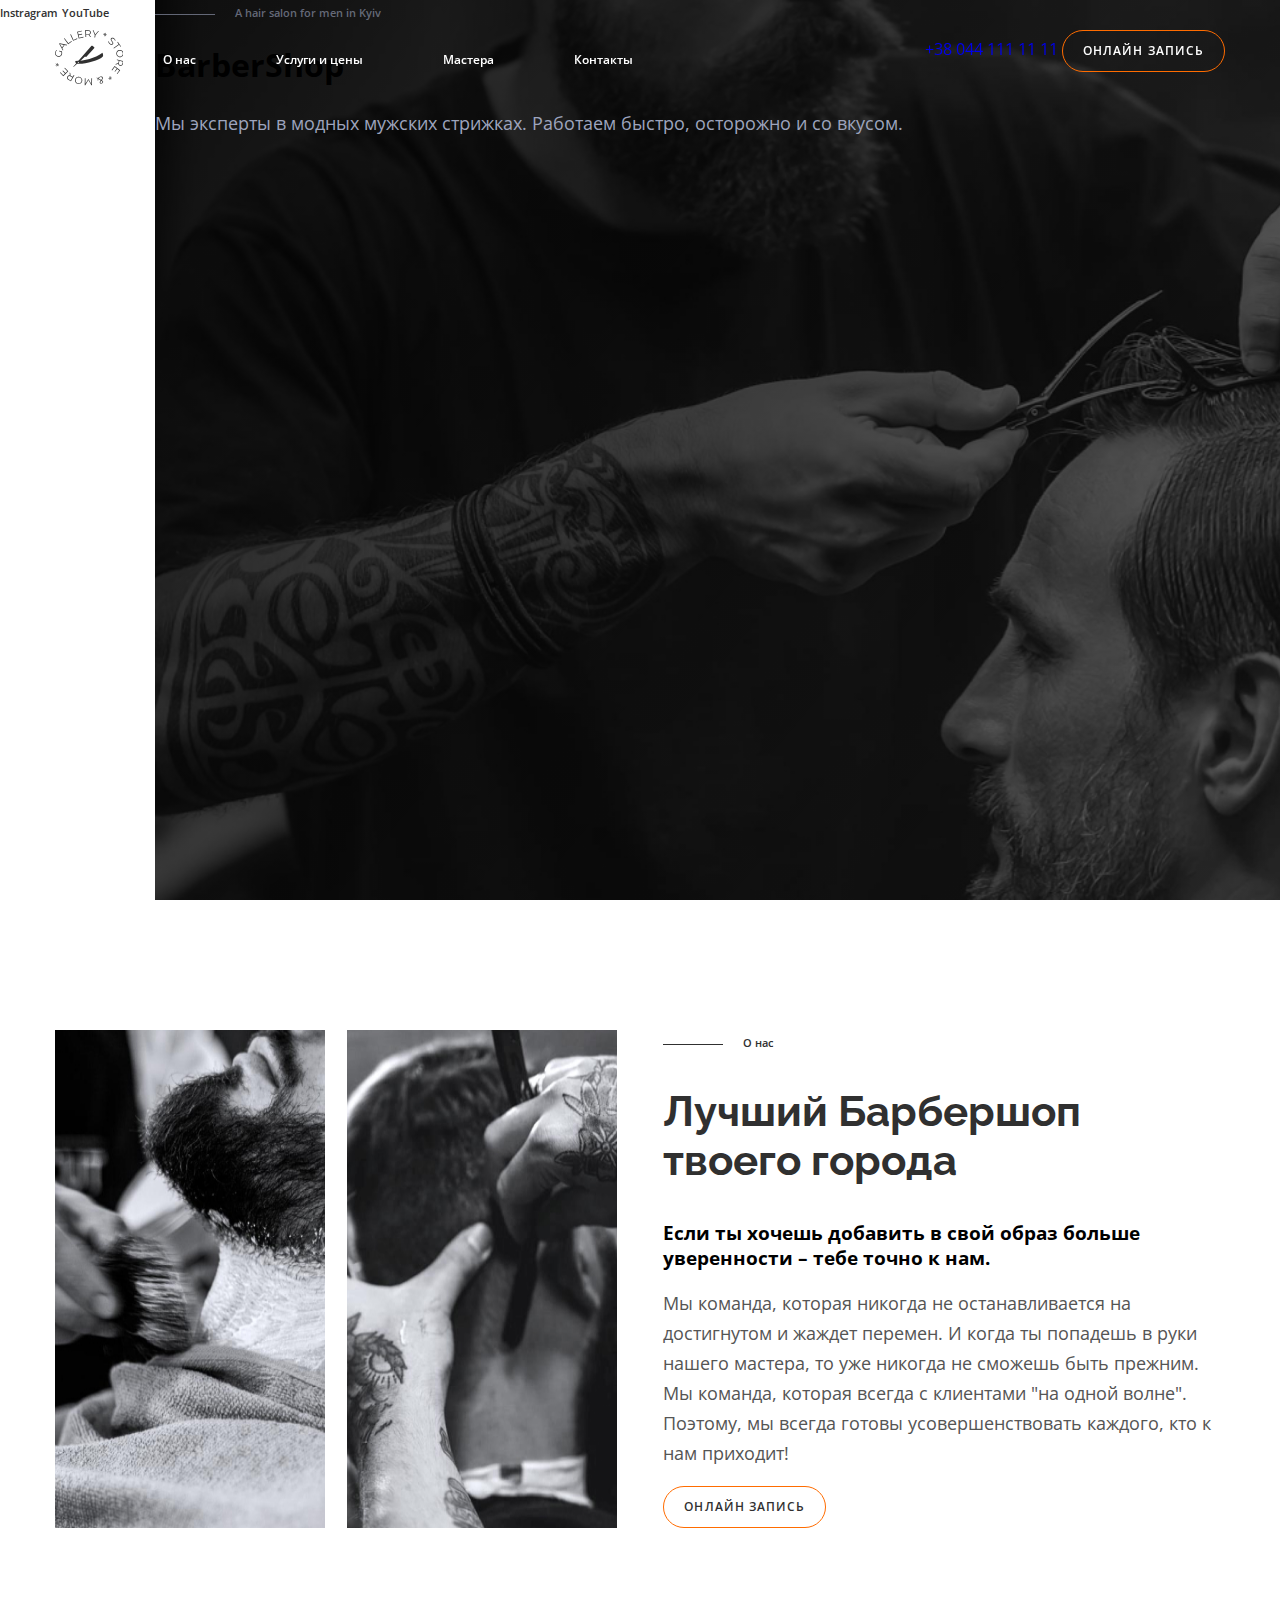
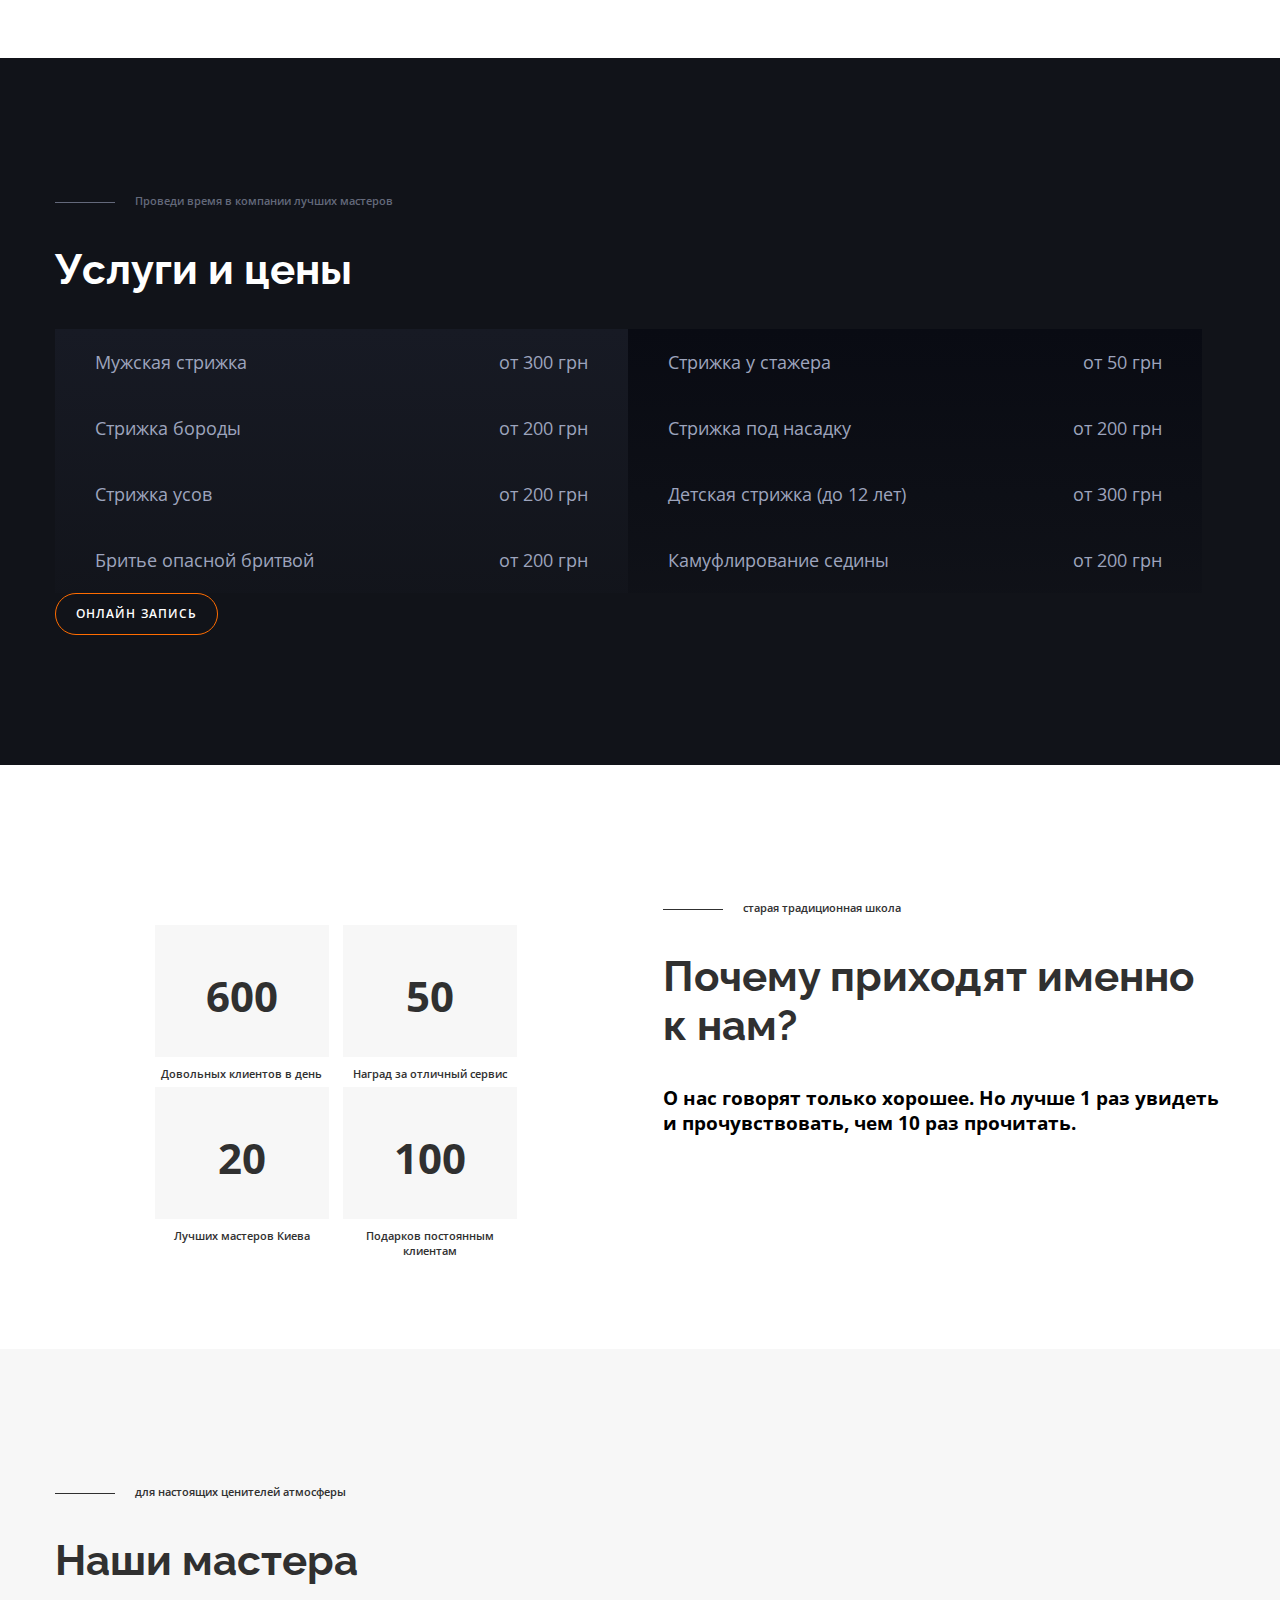
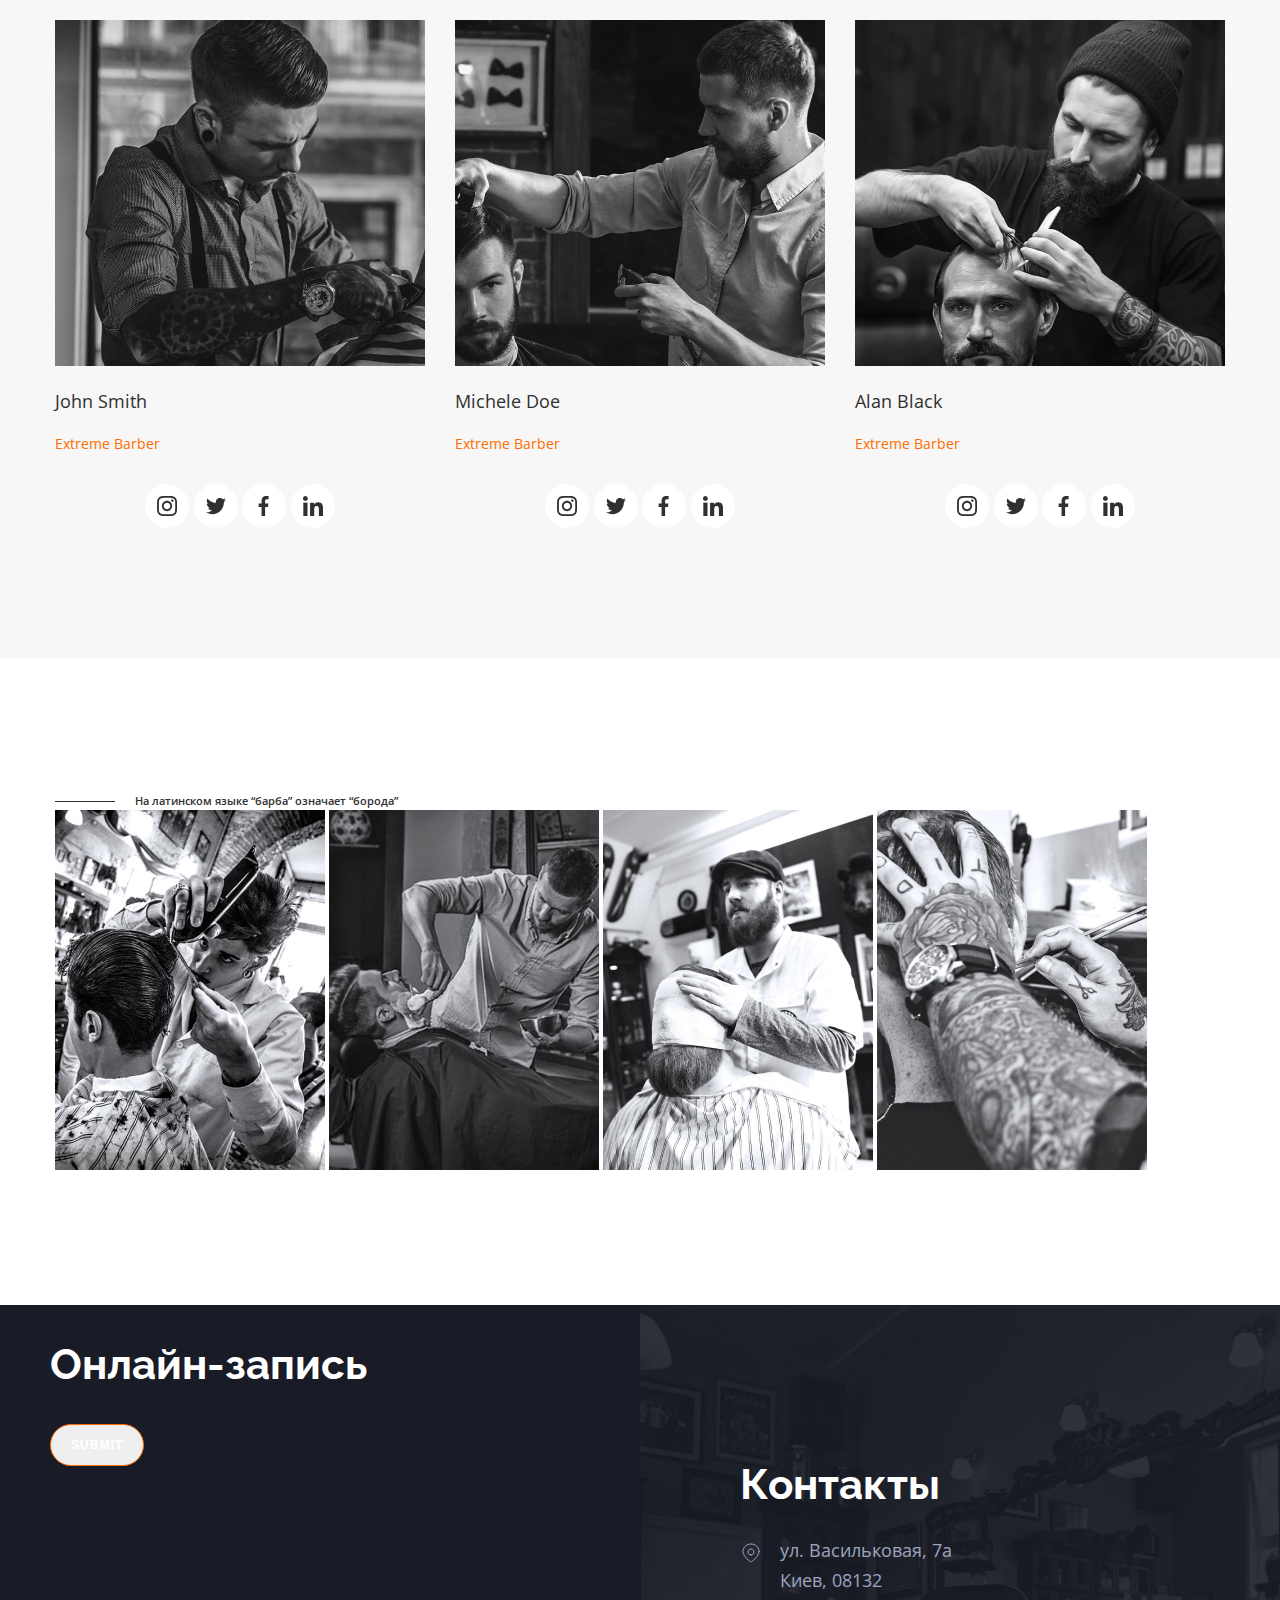
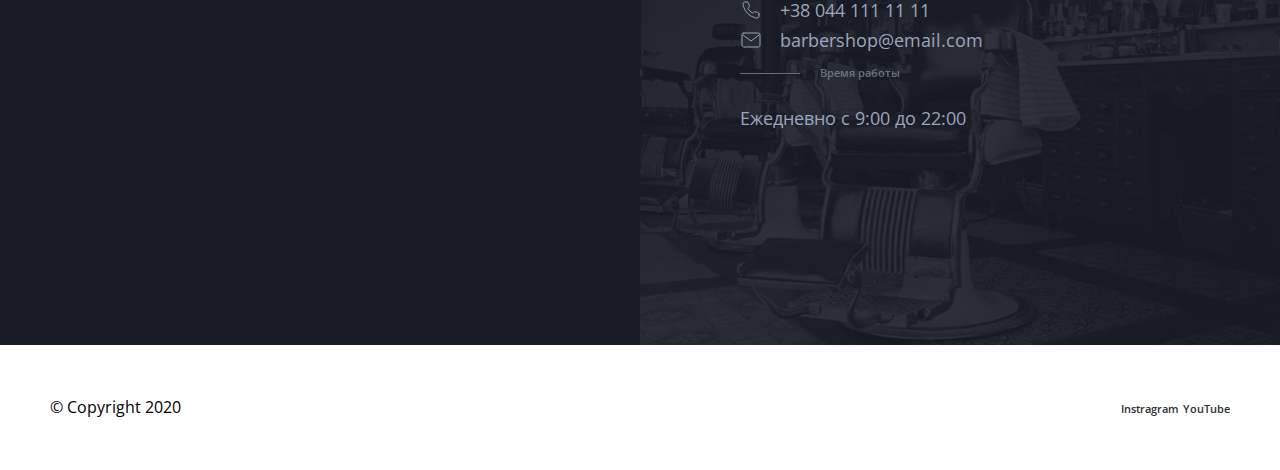
==== commit 1eb017c6: "9th lesson code" ====
--- a/index.html
+++ b/index.html
@@ -265,7 +265,7 @@
 
     <!-- Footer -->
     <footer class="footer" id="footer">
-        <div>
+        <div class="footer-form">
             <h2 class="section-title lighten">Онлайн-запись</h2>
             <form action="">
                 <input type='submit' class="primary-btn"/>
@@ -274,9 +274,11 @@
         <div class="footer-contacts">
             <h2 class="section-title lighten">Контакты</h2>
             <div class="contacts-box">
-                <adress></adress>
-                <a href="tel:"></a>
-                <a href="mailto:"></a>
+                <adress>ул. Васильковая, 7а<br>
+                Киев, 08132
+                </adress>
+                <a href="tel:">+38 044 111 11 11</a>
+                <a href="mailto:">barbershop@email.com</a>
             </div>
 
             <div class="schedule-box">
--- a/css/style.css
+++ b/css/style.css
@@ -327,6 +327,77 @@
 
 /* Footer styles here */
 
+.footer{
+    width: 100%;
+    min-height: 640px;
+    height: auto;
+    background-color: var(--secondary-color);
+    padding: 0 50px;
+    display: flex;
+    background-image: url(../images/Footer/footer-bg.png);
+    background-size: 50% 100%;
+    background-repeat: no-repeat;
+    background-position: right top;
+    color: var(--text-secondary);
+
+}
+
+.footer-form, .footer-contacts{
+    width: 50%;
+    height: inherit;
+}
+
+.footer-contacts{
+    padding: 130px 105px 130px 100px;
+}
+
+.contacts-box{
+    padding-left: 40px;
+}
+
+.contacts-box > adress{
+    position: relative;
+}
+.contacts-box > adress::before,
+.contacts-box > a::before{
+    content: '';
+    position: absolute;
+    width: 24px;
+    height: 24px;
+    left: -41px;
+    top: 3px;
+}
+
+.contacts-box > adress::before{
+    background-image: url(../images/icons/map-pin.svg);
+}
+
+.contacts-box a:nth-of-type(1)::before{
+    background-image: url(../images/icons/phone.svg);
+}
+
+.contacts-box a:nth-last-of-type(1)::before{
+    background-image: url(../images/icons/mail.svg);
+}
+
+
+.contacts-box > a{
+    position: relative;
+    display: block;
+    color: var(--text-secondary);
+}
+
+.copyright{
+    width: 100%;
+    min-height: 125px;
+    height: auto;
+    background-color: #fff;
+    display: flex;
+    justify-content: space-between;
+    align-items: center;
+    padding: 0 50px;
+}
+
 .footer-contacts{
     font-weight: normal;
     font-size: 18px;
